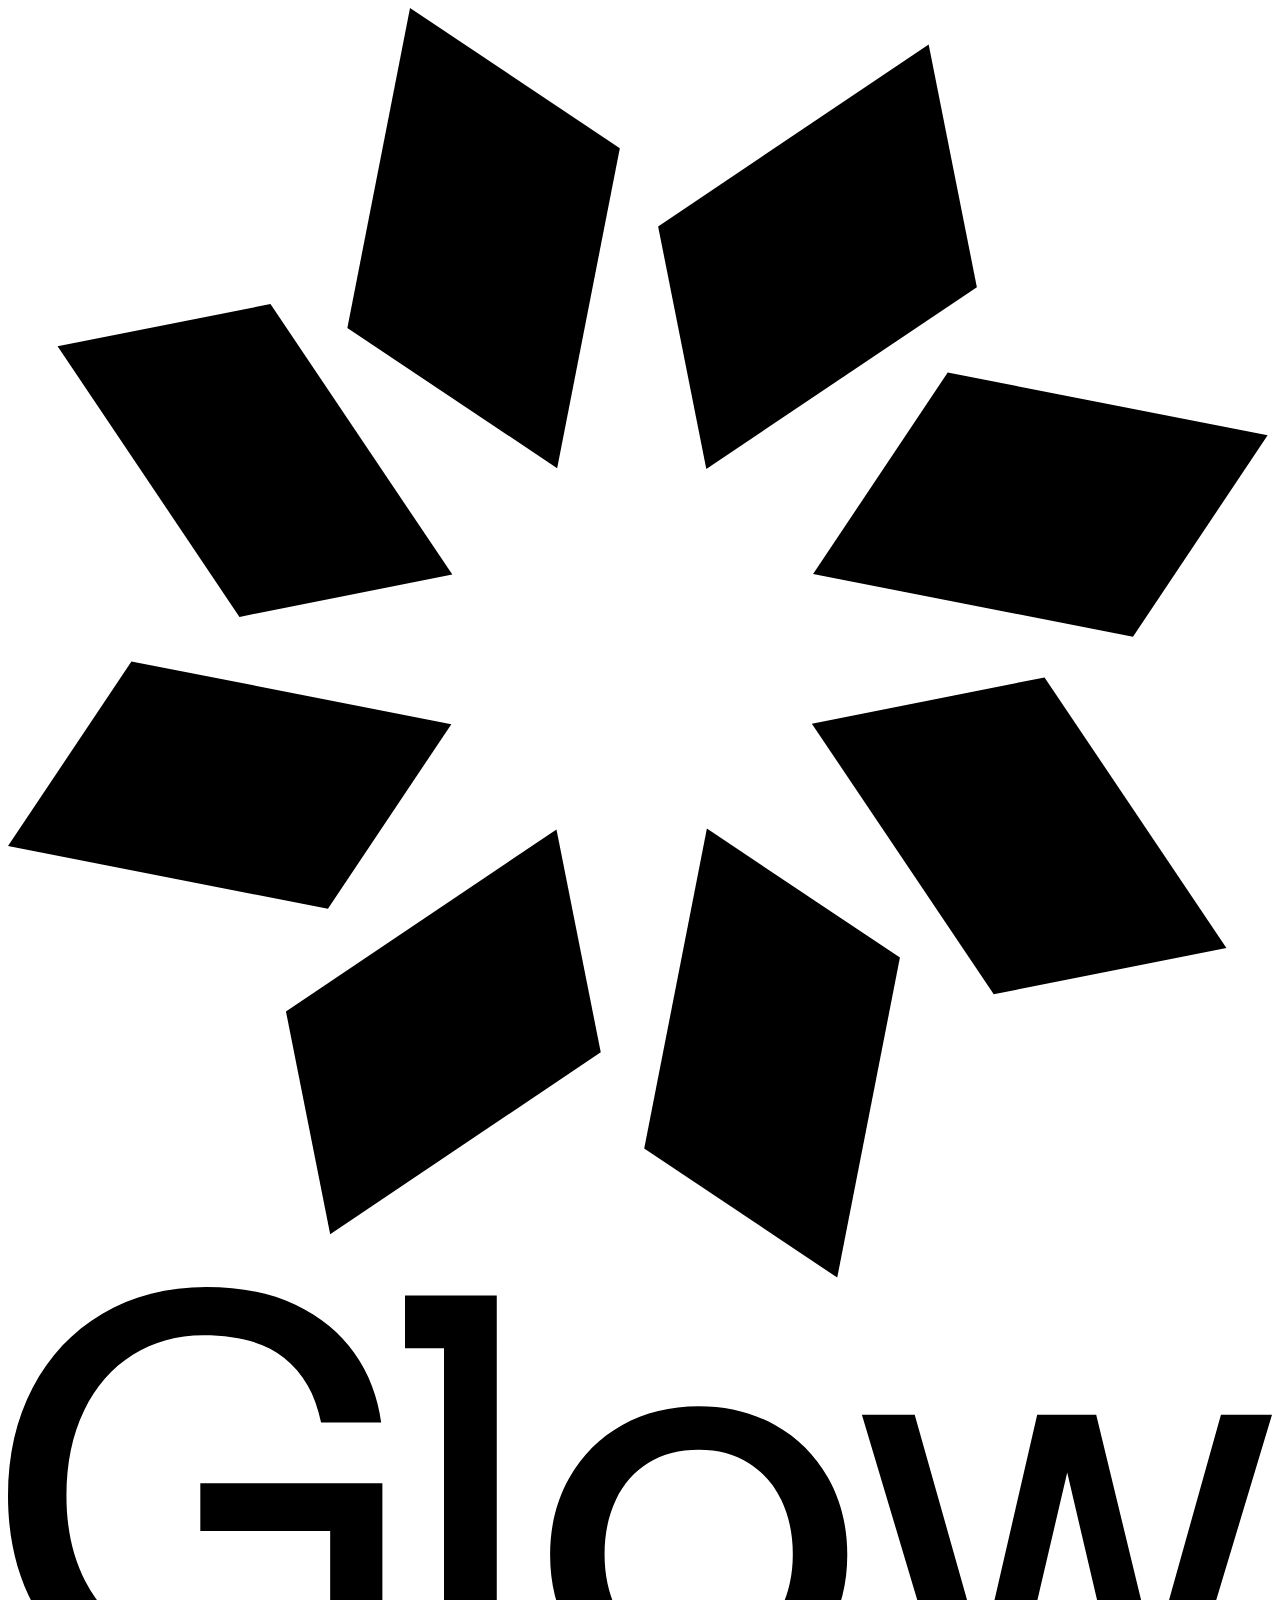
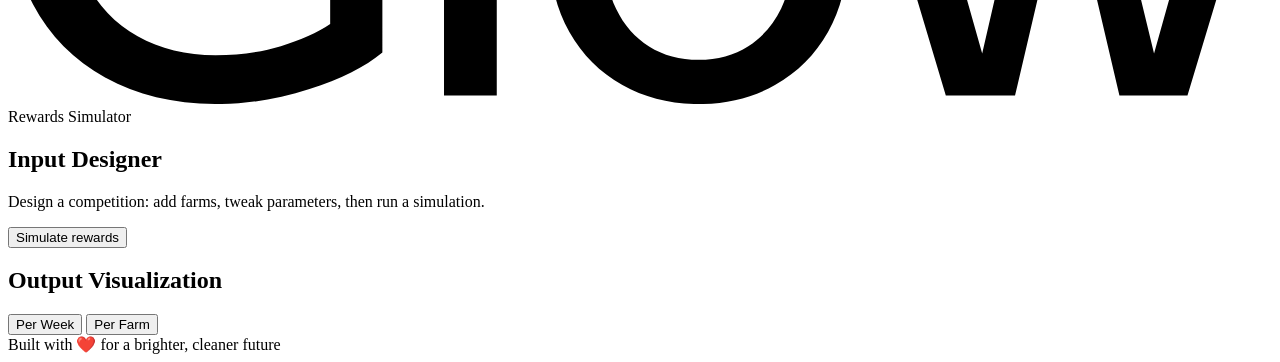
==== src/web/index.html @ 57ac04f4 "add basic, and broken, visualizer" ====
<!DOCTYPE html>
<html lang="en">
<head>
  <meta charset="UTF-8" />
  <title>Glow Rewards Simulator</title>
  <meta name="viewport" content="width=device-width, initial-scale=1" />
  <link rel="preload" href="/assets/Söhne-Buch.otf" as="font" type="font/otf" crossorigin>
  <link rel="preload" href="/assets/Söhne-Halbfett.otf" as="font" type="font/otf" crossorigin>
  <link rel="preload" href="/assets/Söhne-Leicht.otf" as="font" type="font/otf" crossorigin>
  <link rel="preload" href="/assets/DuplicateSlab-Regular.otf" as="font" type="font/otf" crossorigin>
  <link rel="stylesheet" href="/styles.css" />
</head>
<body class="page">
  <header class="site-header glow-gradient">
    <div class="brand">
      <span class="logo">
        <svg xmlns="http://www.w3.org/2000/svg" viewBox="0 0 237 239" fill="currentColor" aria-hidden="true">
          <path d="M75.3805 0L63.6266 59.9862L102.965 86.2833L114.719 26.2971L75.3805 0Z"/>
          <path d="M172.625 6.85553L121.898 40.9609L130.935 86.4428L181.663 52.3399L172.625 6.85553Z"/>
          <path d="M236.181 80.1185L176.197 68.3622L150.952 106.128L210.935 117.882L236.181 80.1185Z"/>
          <path d="M228.455 176.248L194.35 125.521L150.722 134.189L184.828 184.916L228.455 176.248Z"/>
          <path d="M131.043 153.862L119.29 213.849L155.481 238.043L167.235 178.056L131.043 153.862Z"/>
          <path d="M102.84 154.032L52.1126 188.138L60.4102 229.908L111.14 195.803L102.84 154.032Z"/>
          <path d="M83.1263 134.28L23.1426 122.524L0 157.142L59.9862 168.896L83.1263 134.28Z"/>
          <path d="M9.2948 63.4374L43.4002 114.165L83.3131 106.235L49.2101 55.5074L9.2948 63.4374Z"/>
        </svg>
      </span>
      <span class="wordmark" aria-label="Glow wordmark">
        <svg xmlns="http://www.w3.org/2000/svg" viewBox="0 0 2500 824.89" fill="currentColor">
          <path d="M380.37,482.5h256.84v184.12c-25.41,17.28-57.97,31.84-97.59,43.78-39.62,11.96-82.61,17.93-128.96,17.93-58.41,0-109.76-12.49-154.25-37.58-44.52-24.97-79.15-61.48-103.79-109.38-24.64-47.91-37.02-104.06-37.02-168.37s11.52-120.48,34.74-168.37c23.24-47.91,55.37-84.73,96.52-110.58,41.15-25.74,87.51-38.67,139.06-38.67,68.72,0,122.02,14.77,159.8,44.32,37.78,29.55,62.33,72.33,73.5,128.49h118.86c-6.73-50.94-24.32-96.56-52.76-136.97-28.45-40.39-67.3-72.33-116.7-95.91C519.33,11.73,460.6,0,392.53,0c-77.71,0-146.34,17.6-205.81,52.79-59.48,35.09-105.41,83.97-137.97,146.42C16.28,261.68,0,332.15,0,412.98s16.4,152.3,49.4,214.43c32.89,62.13,80.66,110.57,143.5,145.34l.02.02.21-.11c62.73,34.77,137.21,52.14,223.18,52.14,58.29,0,118.33-10.01,179.99-29.77,61.76-19.77,109.74-43.9,144.15-72.35v-334.45h-360.08v94.28Z"/>
          <path d="M1516.98,272.74c-44.52-24.67-94.79-37.05-150.91-37.05s-106.39,12.38-150.89,37.05c-44.52,24.65-79.47,59.53-104.88,104.38-25.41,44.87-38.11,95.81-38.11,152.62s12.7,107.77,38.11,152.62c25.41,44.87,60.36,79.85,104.88,104.94,44.5,25.09,94.76,37.58,150.89,37.58s106.39-12.49,150.91-37.58c44.5-25.11,79.47-60.08,104.86-104.94,25.41-44.87,38.11-95.81,38.11-152.62s-12.7-107.77-38.11-152.62c-25.39-44.85-60.36-79.72-104.86-104.38ZM1529.25,635.77c-15.31,31.82-37.02,56.7-65.03,74.63h.02c-28.01,17.93-60.8,26.94-98.14,26.94s-70.12-8.78-98.13-26.39c-28.01-17.58-49.72-42.25-65.03-74.07-15.31-31.84-23.02-67.89-23.02-108.31s7.5-76.35,22.48-107.75c14.96-31.51,36.46-55.72,64.47-73,28.01-17.28,61.1-25.85,99.21-25.85s71.2,8.78,99.21,26.39c28.01,17.6,49.51,42.14,64.49,73.54,14.96,31.49,22.46,67.01,22.46,106.66s-7.71,75.39-23.02,107.22Z"/>
          <polygon points="2399.05 252.55 2266.71 725.06 2152.29 252.55 2035.59 252.55 1926.81 725.06 1793.3 252.55 1688.99 252.55 1688.97 252.55 1688.88 252.55 1854.86 808.16 1991.74 808.16 2094.99 367.04 2198.23 808.16 2332.83 808.16 2500 252.55 2399.05 252.55"/>
          <polygon points="785.22 121.18 862.37 121.18 862.37 808.16 966.7 808.16 966.7 16.84 785.22 16.84 785.22 121.18"/>
        </svg>
      </span>
    </div>
    <div class="tagline">Rewards Simulator</div>
  </header>

  <main class="content">
    <section class="designer">
      <div class="section-title">
        <h2>Input Designer</h2>
        <p>Design a competition: add farms, tweak parameters, then run a simulation.</p>
      </div>
      <div id="farmCards" class="cards-row"></div>
      <div class="designer-actions">
        <button id="simulateBtn" class="btn btn-primary">Simulate rewards</button>
        <span id="status" class="status"></span>
      </div>
    </section>

    <section class="visualizer">
      <div class="section-title">
        <h2>Output Visualization</h2>
        <div class="tabs">
          <button id="tabWeek" class="tab active">Per Week</button>
          <button id="tabFarm" class="tab">Per Farm</button>
        </div>
      </div>
      <div id="warnings" class="warnings"></div>

      <div id="perWeek" class="view">
        <div id="weekCards" class="cards-row"></div>
        <div id="weekDetails" class="cards-row subrow"></div>
      </div>

      <div id="perFarm" class="view hidden">
        <div id="farmSummaryCards" class="cards-row"></div>
        <div id="farmDetails" class="cards-row subrow"></div>
      </div>
    </section>
  </main>

  <footer class="site-footer">
    <span>Built with ❤️ for a brighter, cleaner future</span>
  </footer>

  <script src="/app.js"></script>
</body>
</html>
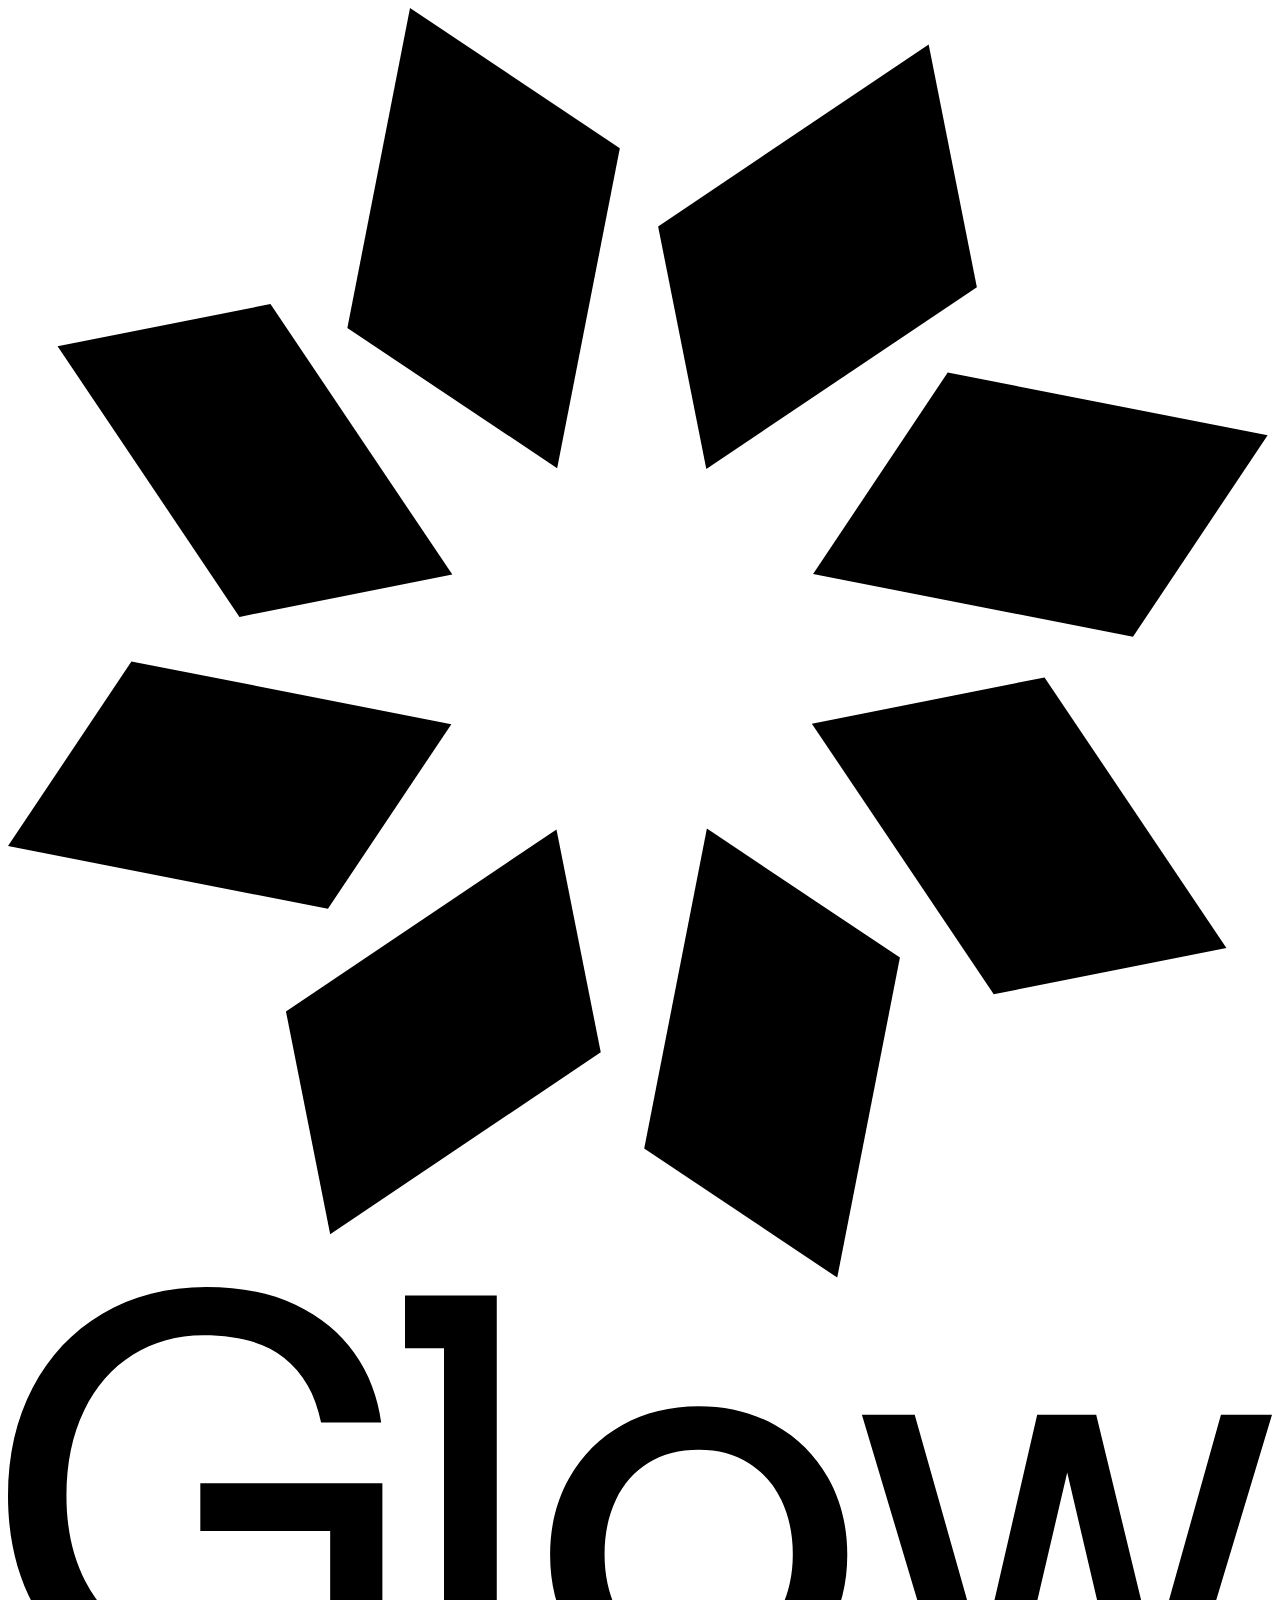
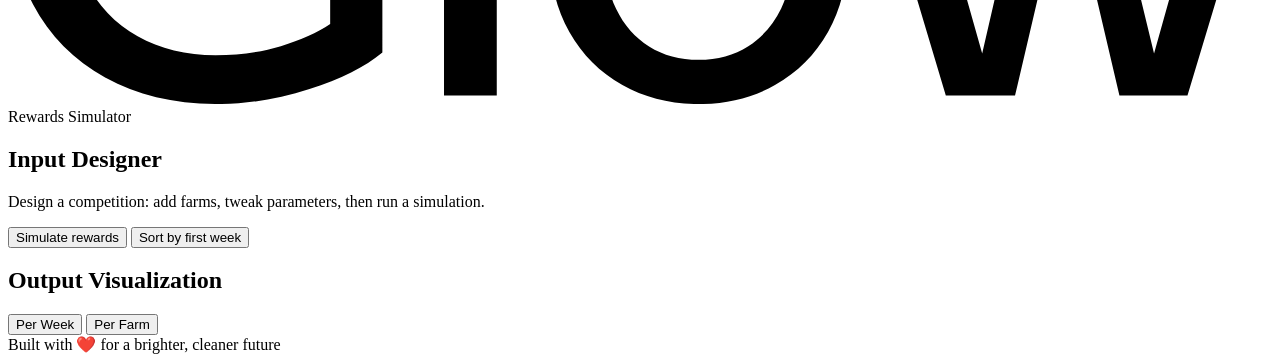
==== commit 678b21d2: "improve visualization" ====
--- a/src/web/index.html
+++ b/src/web/index.html
@@ -9,6 +9,19 @@
   <link rel="preload" href="/assets/Söhne-Leicht.otf" as="font" type="font/otf" crossorigin>
   <link rel="preload" href="/assets/DuplicateSlab-Regular.otf" as="font" type="font/otf" crossorigin>
   <link rel="stylesheet" href="/styles.css" />
+
+<script>
+(function () {
+  var p = new URLSearchParams(location.search);
+  var shouldRun = p.has("test") || p.get("runTests") === "true";
+  if (!shouldRun) return;
+  var v = "v2"; // bump when you change harness/tests
+
+  var s1 = document.createElement("script"); s1.src = "/harness.js?" + v; s1.defer = true; document.head.appendChild(s1);
+  var s2 = document.createElement("script"); s2.src = "/tests.js?" + v;   s2.defer = true; document.head.appendChild(s2);
+})();
+</script>
+
 </head>
 <body class="page">
   <header class="site-header glow-gradient">
@@ -46,6 +59,7 @@
       <div id="farmCards" class="cards-row"></div>
       <div class="designer-actions">
         <button id="simulateBtn" class="btn btn-primary">Simulate rewards</button>
+        <button id="sortBtn" class="btn btn-ghost">Sort by first week</button>
         <span id="status" class="status"></span>
       </div>
     </section>
@@ -62,11 +76,13 @@
 
       <div id="perWeek" class="view">
         <div id="weekCards" class="cards-row"></div>
+        <div id="weekHeadline" class="cards-row subrow"></div>
         <div id="weekDetails" class="cards-row subrow"></div>
       </div>
 
       <div id="perFarm" class="view hidden">
         <div id="farmSummaryCards" class="cards-row"></div>
+        <div id="farmHeadline" class="cards-row subrow"></div>
         <div id="farmDetails" class="cards-row subrow"></div>
       </div>
     </section>
